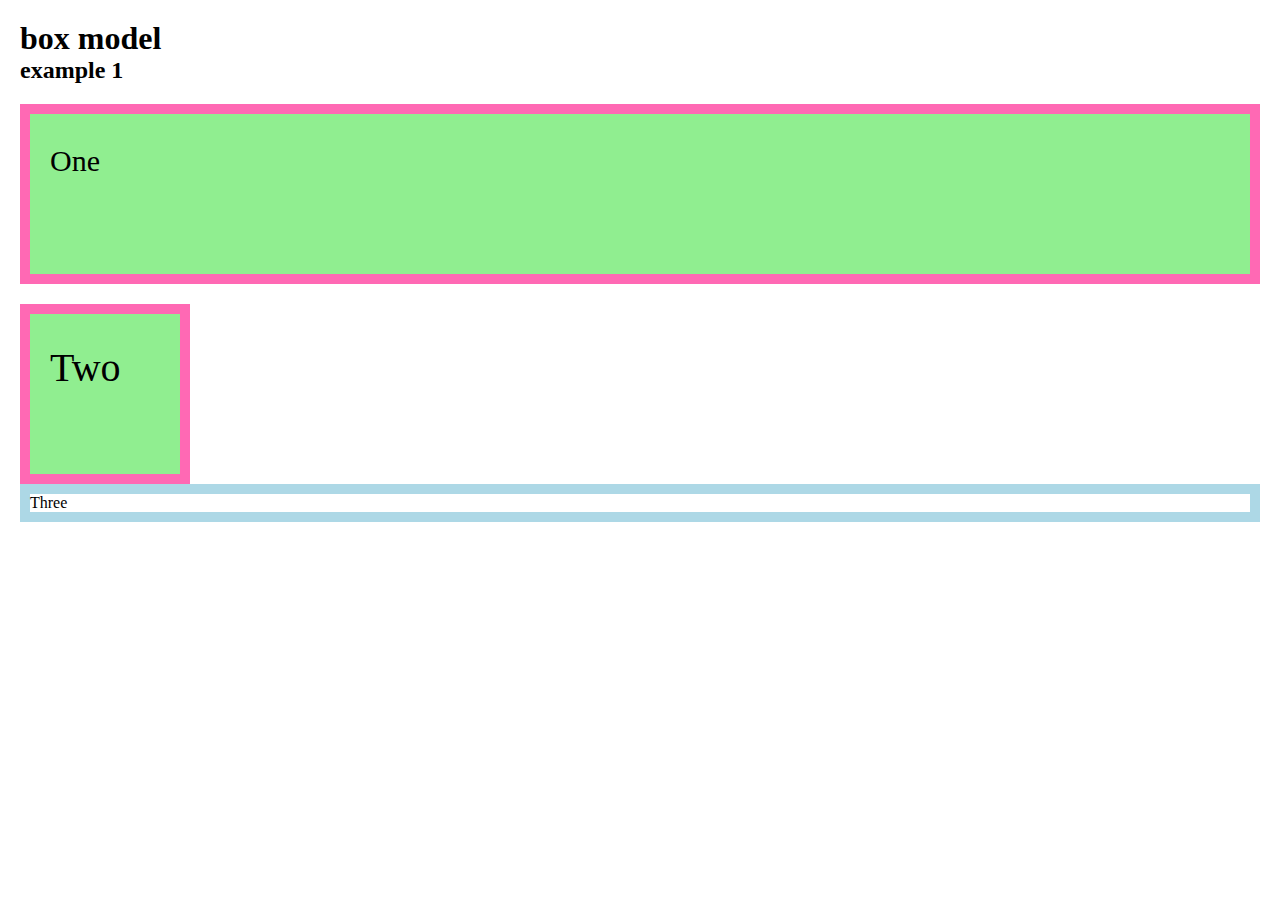
==== session2.html @ 0c30e49d "session 2 CIT" ====
<!DOCTYPE html>
<html lang="en">
<head>
    <meta charset="UTF-8">
    <meta name="viewport" content="width=device-width, initial-scale=1.0">
    <title>Document</title>
    <link rel="stylesheet" href="training.css">
</head>
<body>
    <h1>box model</h1>
    <h2>example 1</h2>
    <div class = "div1">One</div>
    <div class = "div2">Two</div>
    <div class = "div3">Three</div>

</body>
</html>
---- training.css ----
*{
    padding: 0;
    margin: 0;
}

body {
    padding: 20px;
}

.div1{
    background-color: lightgreen;
    border: 10px solid hotpink;
    height: 100px;
    margin-top: 20px;
    padding: 30px;
    padding-left: 20px;
    font-size: 30px;
}
.div2{    
    background-color: lightgreen;
    border: 10px solid hotpink;
    height: 100px;
    width: 100px;
    margin-top: 20px;
    padding: 30px;
    padding-left: 20px;
    font-size: 40px;
}
.div3{
    border: 10px solid lightblue;
    

}
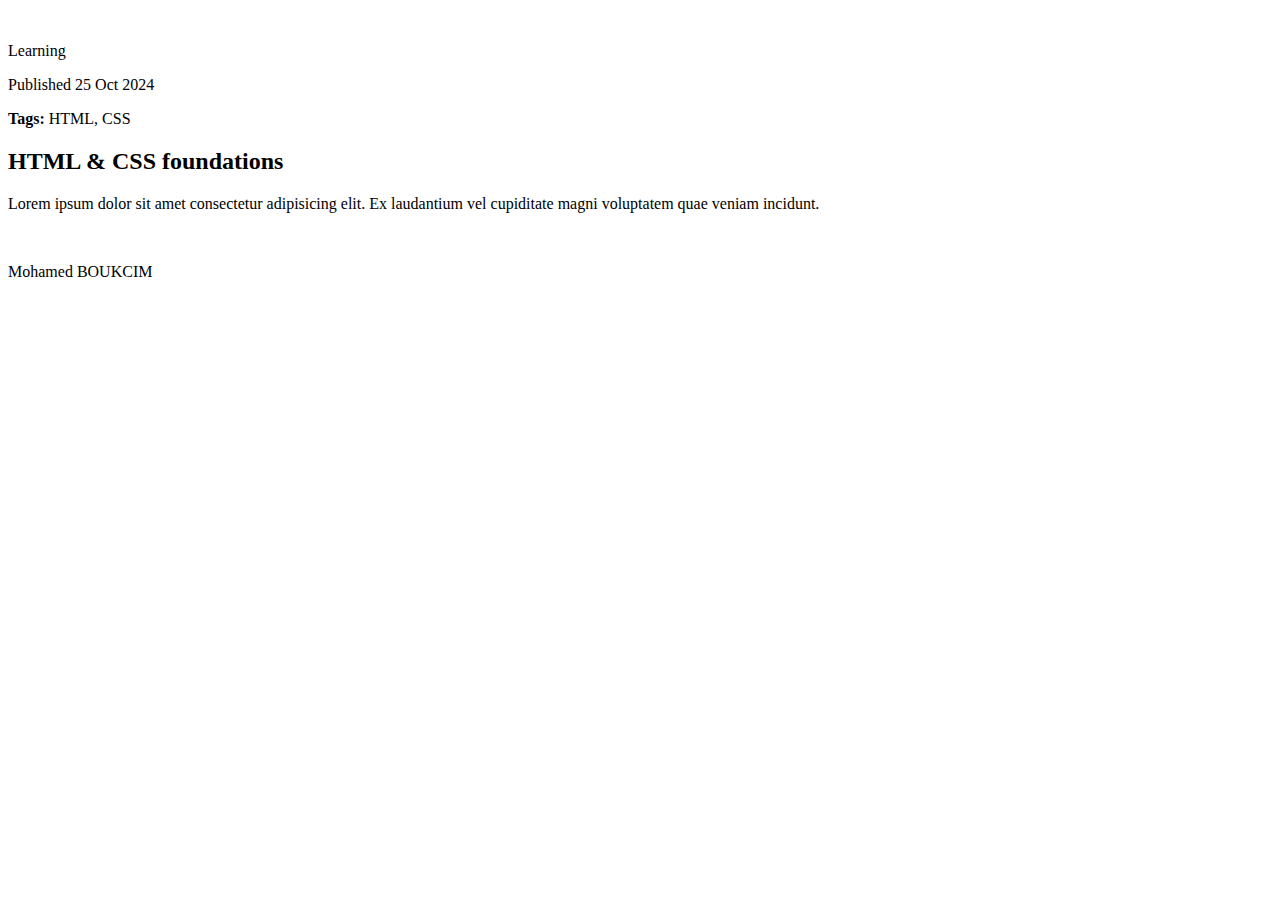
==== commit 2ec053be: "session2 version2" ====
--- a/session2.html
+++ b/session2.html
@@ -3,15 +3,32 @@
 <head>
     <meta charset="UTF-8">
     <meta name="viewport" content="width=device-width, initial-scale=1.0">
-    <title>Document</title>
-    <link rel="stylesheet" href="training.css">
+    <title>Project</title>
+    <link rel="stylesheet" href="project.css">
+    <link rel="preconnect" href="https://fonts.googleapis.com">
+    <link rel="preconnect" href="https://fonts.gstatic.com" crossorigin>
+    <link href="https://fonts.googleapis.com/css2?family=Figtree:ital,wght@0,300..900;1,300..900&display=swap" rel="stylesheet">
 </head>
 <body>
-    <h1>box model</h1>
-    <h2>example 1</h2>
-    <div class = "div1">One</div>
-    <div class = "div2">Two</div>
-    <div class = "div3">Three</div>
+    <div class="container">
+        <img src="images/illustration-article.svg" alt="" width=100% style="border-radius: 10px;">
+        
+        <div class="infos">
+            <p class="p1">Learning</p>
+            <p>Published 25 Oct 2024</p>
+        </div>
 
+        <p><strong>Tags:</strong> HTML, CSS</p>
+
+        <h2 class="main-title" style="font-weight: 800;">HTML & CSS foundations</h2>
+
+        <p class="main-para">Lorem ipsum dolor sit amet consectetur adipisicing elit. Ex laudantium vel cupiditate magni voluptatem quae veniam incidunt.</p>
+
+        <div class="author">
+            <img src="images/profile.jpg" alt="" width="40px" style="border-radius: 20px;">
+            <p>Mohamed BOUKCIM</p>
+        </div>
+    </div>
+    
 </body>
-</html>
+</html>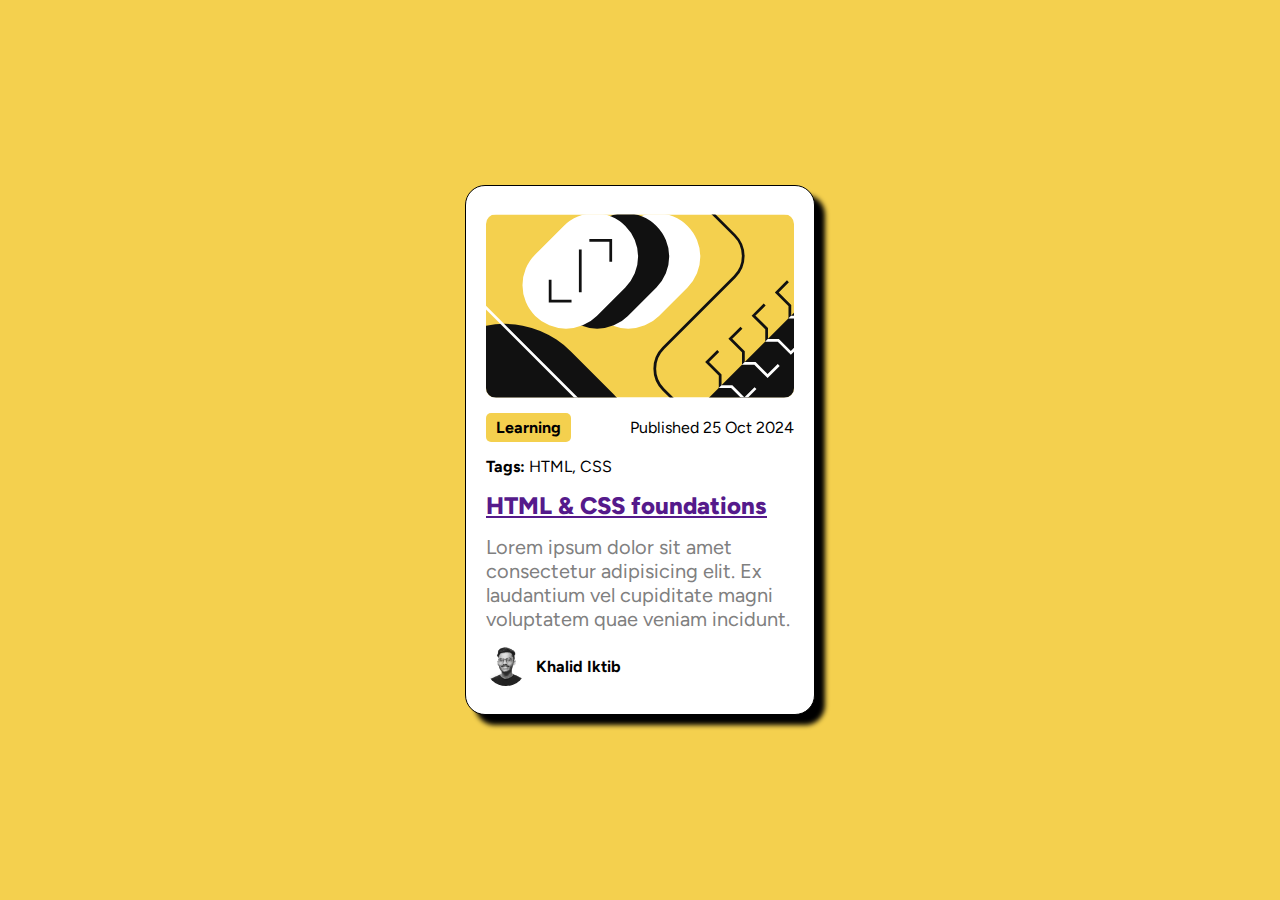
==== commit f3ad3d30: "session2 CIT version4" ====
--- a/session2.html
+++ b/session2.html
@@ -4,7 +4,7 @@
     <meta charset="UTF-8">
     <meta name="viewport" content="width=device-width, initial-scale=1.0">
     <title>Project</title>
-    <link rel="stylesheet" href="project.css">
+    <link rel="stylesheet" href="training.css">
     <link rel="preconnect" href="https://fonts.googleapis.com">
     <link rel="preconnect" href="https://fonts.gstatic.com" crossorigin>
     <link href="https://fonts.googleapis.com/css2?family=Figtree:ital,wght@0,300..900;1,300..900&display=swap" rel="stylesheet">
@@ -20,13 +20,12 @@
 
         <p><strong>Tags:</strong> HTML, CSS</p>
 
-        <h2 class="main-title" style="font-weight: 800;">HTML & CSS foundations</h2>
-
+        <a href=""><h2 class="main-title" style="font-weight: 800;">HTML & CSS foundations</h2> </a>
         <p class="main-para">Lorem ipsum dolor sit amet consectetur adipisicing elit. Ex laudantium vel cupiditate magni voluptatem quae veniam incidunt.</p>
 
         <div class="author">
             <img src="images/profile.jpg" alt="" width="40px" style="border-radius: 20px;">
-            <p>Mohamed BOUKCIM</p>
+            <p>Khalid Iktib</p>
         </div>
     </div>
     
--- a/training.css
+++ b/training.css
@@ -0,0 +1,62 @@
+body {
+    display: flex;
+    justify-content: center;
+    align-items: center;
+    height: 100vh;
+    background-color: rgb(244,208,78);
+}
+
+.container {
+    height: 530px;
+    width: 350px;
+    background-color: white;
+    border-radius: 20px;
+    box-shadow: 10px 10px 5px black;
+    border: 1px solid black;
+    padding: 15px 20px;
+    box-sizing: border-box;
+    display: flex;
+    flex-direction: column;
+    justify-content: center;
+    /* align-items: center; */
+    gap: 15px;
+}
+
+.infos {
+    display: flex;
+    justify-content: space-between;
+    align-items: center;
+    width: 100%;
+}
+
+* {
+    font-family: 'figtree';
+    margin: 0;
+    padding: 0;   
+}
+
+.p1 {
+    background-color: rgb(244,208,78);
+    padding: 5px 10px;
+    font-weight: bold;
+    border-radius: 5px;
+}
+
+.main-para {
+    font-size: 20px;
+    color: gray;
+}
+
+.author {
+    display: flex;
+    align-items: center;
+    gap: 10px;
+}
+
+.author p {
+    font-weight: bold;
+}
+
+.main-title:hover {
+    color: rgb(34, 182, 5);
+}